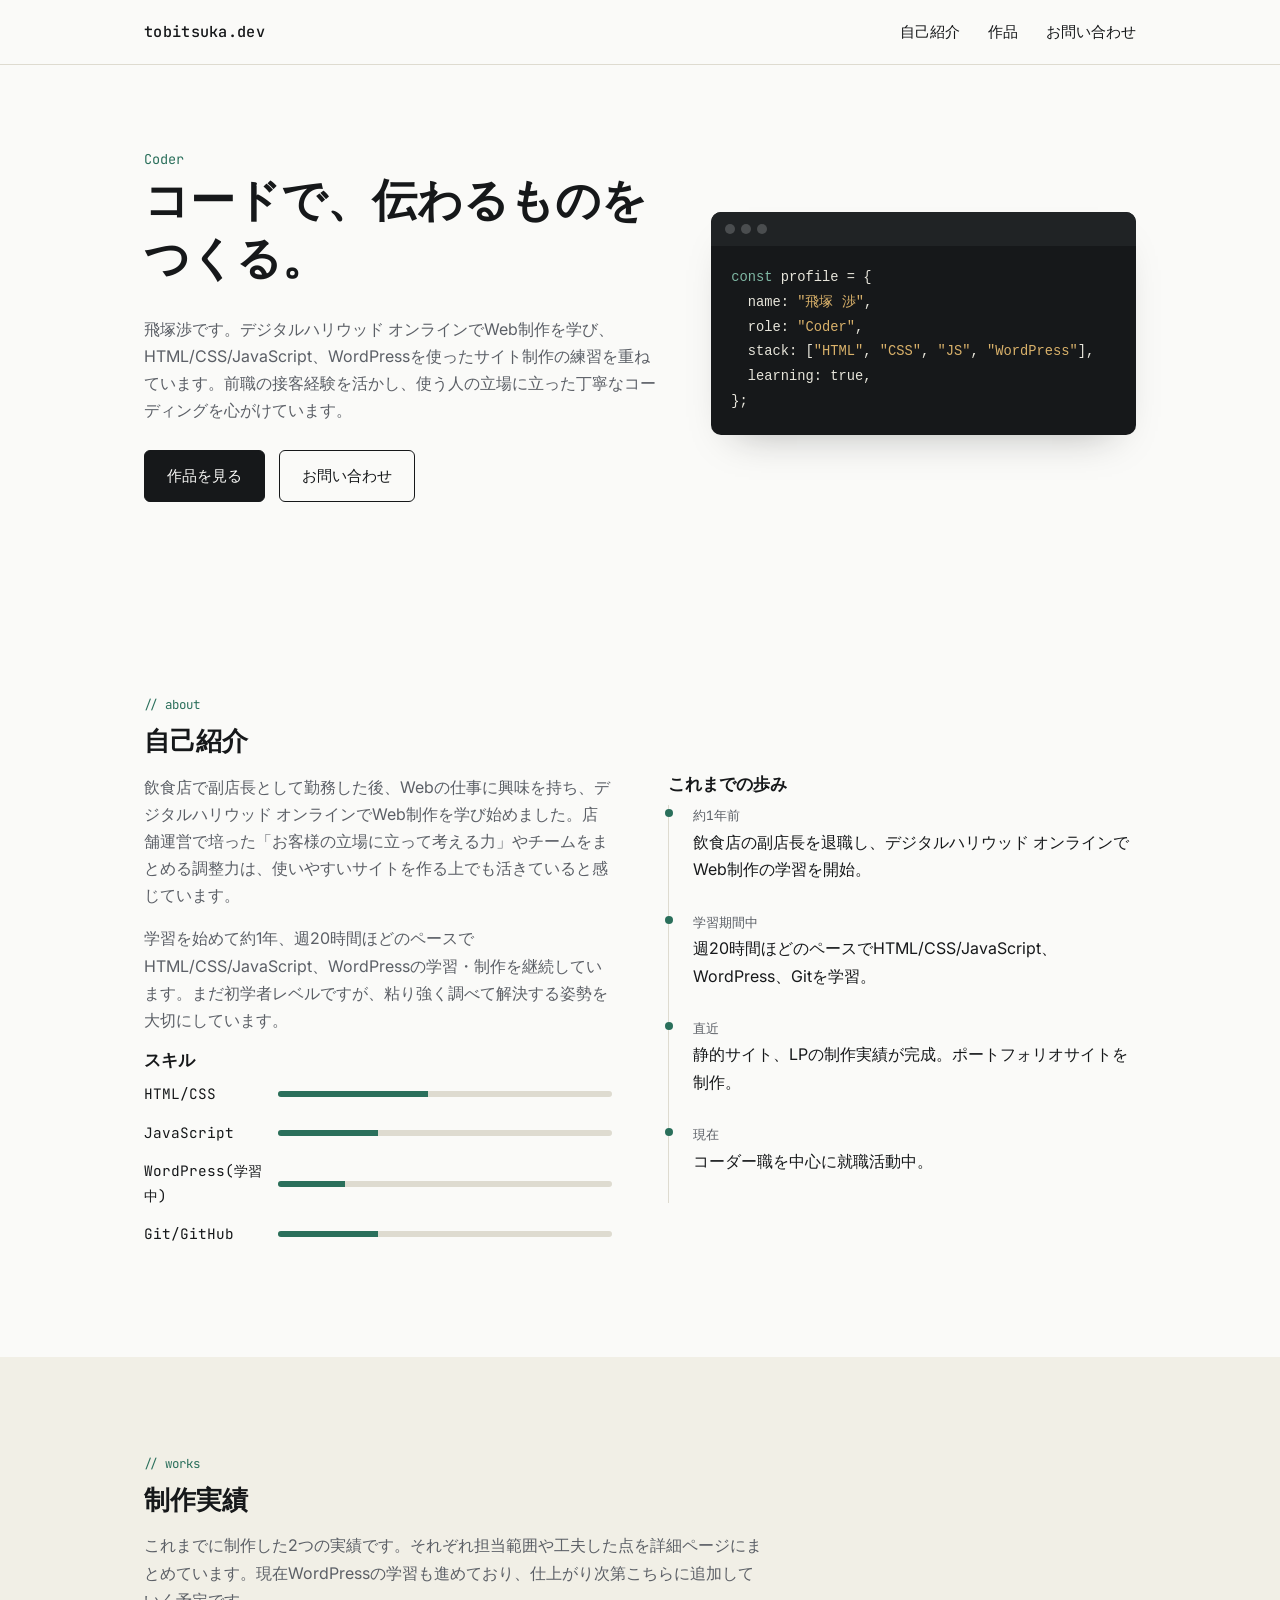
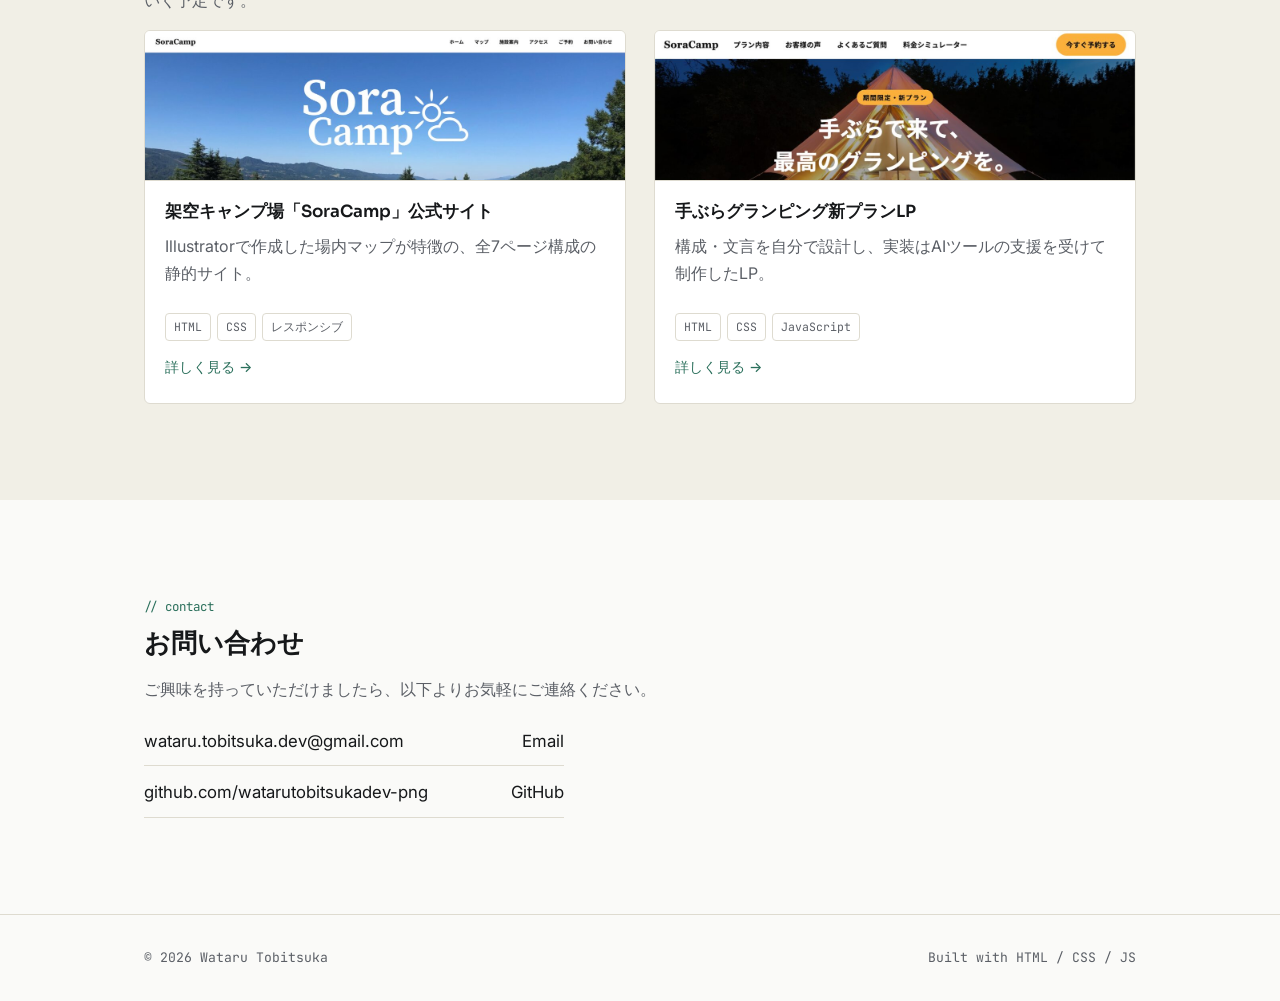
==== index.html @ 1f875d59 "Add files via upload" ====
<!DOCTYPE html>
<html lang="ja">
<head>
<meta charset="UTF-8">
<meta name="viewport" content="width=device-width, initial-scale=1.0">
<title>飛塚 渉 | Web制作ポートフォリオ</title>
<meta name="description" content="Web制作を学ぶ飛塚渉のポートフォリオサイト。静的サイト、LPの制作実績を紹介しています。">
<link rel="stylesheet" href="css/style.css">
</head>
<body>

<nav class="nav">
  <div class="container">
    <a href="#top" class="nav-brand">tobitsuka.dev</a>
    <ul class="nav-links">
      <li><a href="#about">自己紹介</a></li>
      <li><a href="#works">作品</a></li>
      <li><a href="#contact">お問い合わせ</a></li>
    </ul>
  </div>
</nav>

<header class="hero" id="top">
  <div class="container">
    <div>
      <span class="hero-eyebrow">Coder</span>
      <h1>コードで、伝わるものをつくる。</h1>
      <p>飛塚渉です。デジタルハリウッド オンラインでWeb制作を学び、HTML/CSS/JavaScript、WordPressを使ったサイト制作の練習を重ねています。前職の接客経験を活かし、使う人の立場に立った丁寧なコーディングを心がけています。</p>
      <div class="hero-actions">
        <a href="#works" class="btn btn-primary">作品を見る</a>
        <a href="#contact" class="btn btn-ghost">お問い合わせ</a>
      </div>
    </div>
    <div class="terminal" aria-hidden="true">
      <div class="terminal-bar">
        <span class="terminal-dot"></span><span class="terminal-dot"></span><span class="terminal-dot"></span>
      </div>
      <pre><span class="tk">const</span> <span class="tv">profile</span> = {
  <span class="tv">name</span>: <span class="ts">"飛塚 渉"</span>,
  <span class="tv">role</span>: <span class="ts">"Coder"</span>,
  <span class="tv">stack</span>: [<span class="ts">"HTML"</span>, <span class="ts">"CSS"</span>, <span class="ts">"JS"</span>, <span class="ts">"WordPress"</span>],
  <span class="tv">learning</span>: <span class="tv">true</span>,
};</pre>
    </div>
  </div>
</header>

<section id="about">
  <div class="container">
    <span class="section-label">// about</span>
    <h2>自己紹介</h2>
    <div class="about-grid">
      <div>
        <p>飲食店で副店長として勤務した後、Webの仕事に興味を持ち、デジタルハリウッド オンラインでWeb制作を学び始めました。店舗運営で培った「お客様の立場に立って考える力」やチームをまとめる調整力は、使いやすいサイトを作る上でも活きていると感じています。</p>
        <p>学習を始めて約1年、週20時間ほどのペースでHTML/CSS/JavaScript、WordPressの学習・制作を継続しています。まだ初学者レベルですが、粘り強く調べて解決する姿勢を大切にしています。</p>
        <h3>スキル</h3>
        <div class="skill-row">
          <span class="skill-name">HTML/CSS</span>
          <div class="skill-bar"><div class="skill-fill" style="width: 45%;"></div></div>
        </div>
        <div class="skill-row">
          <span class="skill-name">JavaScript</span>
          <div class="skill-bar"><div class="skill-fill" style="width: 30%;"></div></div>
        </div>
        <div class="skill-row">
          <span class="skill-name">WordPress(学習中)</span>
          <div class="skill-bar"><div class="skill-fill" style="width: 20%;"></div></div>
        </div>
        <div class="skill-row">
          <span class="skill-name">Git/GitHub</span>
          <div class="skill-bar"><div class="skill-fill" style="width: 30%;"></div></div>
        </div>
      </div>
      <div>
        <h3>これまでの歩み</h3>
        <ul class="timeline">
          <li>
            <span class="timeline-date">約1年前</span>
            飲食店の副店長を退職し、デジタルハリウッド オンラインでWeb制作の学習を開始。
          </li>
          <li>
            <span class="timeline-date">学習期間中</span>
            週20時間ほどのペースでHTML/CSS/JavaScript、WordPress、Gitを学習。
          </li>
          <li>
            <span class="timeline-date">直近</span>
            静的サイト、LPの制作実績が完成。ポートフォリオサイトを制作。
          </li>
          <li>
            <span class="timeline-date">現在</span>
            コーダー職を中心に就職活動中。
          </li>
        </ul>
      </div>
    </div>
  </div>
</section>

<section id="works" style="background: var(--bg-alt);">
  <div class="container">
    <span class="section-label">// works</span>
    <h2>制作実績</h2>
    <p>これまでに制作した2つの実績です。それぞれ担当範囲や工夫した点を詳細ページにまとめています。現在WordPressの学習も進めており、仕上がり次第こちらに追加していく予定です。</p>
    <div class="works-grid">

      <a class="work-card" href="works/static-site.html">
        <div class="work-thumb"><img src="images/camp-hero.jpg" alt="SoraCampトップページのファーストビュー" class="work-thumb-img"></div>
        <div class="work-body">
          <h3>架空キャンプ場「SoraCamp」公式サイト</h3>
          <p>Illustratorで作成した場内マップが特徴の、全7ページ構成の静的サイト。</p>
          <div class="work-tags">
            <span class="tag">HTML</span><span class="tag">CSS</span><span class="tag">レスポンシブ</span>
          </div>
          <span class="work-more">詳しく見る →</span>
        </div>
      </a>

      <a class="work-card" href="works/lp.html">
        <div class="work-thumb"><img src="images/lp-hero.jpg" alt="手ぶらグランピング新プランLPのファーストビュー" class="work-thumb-img"></div>
        <div class="work-body">
          <h3>手ぶらグランピング新プランLP</h3>
          <p>構成・文言を自分で設計し、実装はAIツールの支援を受けて制作したLP。</p>
          <div class="work-tags">
            <span class="tag">HTML</span><span class="tag">CSS</span><span class="tag">JavaScript</span>
          </div>
          <span class="work-more">詳しく見る →</span>
        </div>
      </a>

    </div>
  </div>
</section>

<section id="contact">
  <div class="container">
    <span class="section-label">// contact</span>
    <h2>お問い合わせ</h2>
    <p>ご興味を持っていただけましたら、以下よりお気軽にご連絡ください。</p>
    <ul class="contact-list">
      <li><a href="mailto:wataru.tobitsuka.dev@gmail.com">wataru.tobitsuka.dev@gmail.com <span>Email</span></a></li>
      <li><a href="https://github.com/watarutobitsukadev-png" target="_blank" rel="noopener">github.com/watarutobitsukadev-png <span>GitHub</span></a></li>
    </ul>
  </div>
</section>

<footer>
  <div class="container">
    <span>© 2026 Wataru Tobitsuka</span>
    <span>Built with HTML / CSS / JS</span>
  </div>
</footer>

<script src="js/script.js"></script>
</body>
</html>
---- css/style.css ----
@import url('https://fonts.googleapis.com/css2?family=Sora:wght@400;500;600;700&family=Inter:wght@400;500;600&family=JetBrains+Mono:wght@400;500&display=swap');

/* ---------- Tokens ---------- */
:root {
  --bg: #fafaf8;
  --bg-alt: #f1efe6;
  --ink: #16181a;
  --muted: #5b5f66;
  --accent: #2a6f5b;
  --accent-ink: #ffffff;
  --border: #dedbd0;
  --radius: 6px;
  --font-head: 'Sora', sans-serif;
  --font-body: 'Inter', sans-serif;
  --font-mono: 'JetBrains Mono', monospace;
  --max: 1040px;
}

* { box-sizing: border-box; }
html { scroll-behavior: smooth; }

@media (prefers-reduced-motion: reduce) {
  html { scroll-behavior: auto; }
  *, *::before, *::after { animation-duration: 0.01ms !important; transition-duration: 0.01ms !important; }
}

body {
  margin: 0;
  background: var(--bg);
  color: var(--ink);
  font-family: var(--font-body);
  font-size: 16px;
  line-height: 1.7;
  -webkit-font-smoothing: antialiased;
}

h1, h2, h3 {
  font-family: var(--font-head);
  font-weight: 600;
  line-height: 1.3;
  margin: 0 0 0.6em;
}

h1 { font-size: clamp(2rem, 4vw, 2.8rem); font-weight: 700; }
h2 { font-size: 1.6rem; }
h3 { font-size: 1.05rem; }

p { margin: 0 0 1em; color: var(--muted); max-width: 62ch; }

a { color: inherit; }

img { max-width: 100%; display: block; }

.container {
  max-width: var(--max);
  margin: 0 auto;
  padding: 0 24px;
}

section { padding: 96px 0; }

.section-label {
  font-family: var(--font-mono);
  font-size: 0.78rem;
  color: var(--accent);
  margin: 0 0 0.8em;
  display: block;
}

/* ---------- Buttons / links ---------- */
.btn {
  display: inline-flex;
  align-items: center;
  gap: 8px;
  padding: 12px 22px;
  border-radius: var(--radius);
  font-family: var(--font-body);
  font-weight: 500;
  font-size: 0.95rem;
  text-decoration: none;
  border: 1px solid var(--ink);
  transition: background 0.15s ease, color 0.15s ease;
}

.btn-primary { background: var(--ink); color: var(--bg); }
.btn-primary:hover { background: var(--accent); border-color: var(--accent); }

.btn-ghost { background: transparent; color: var(--ink); }
.btn-ghost:hover { background: var(--ink); color: var(--bg); }

a:focus-visible, button:focus-visible {
  outline: 2px solid var(--accent);
  outline-offset: 3px;
}

/* ---------- Nav ---------- */
.nav {
  position: sticky;
  top: 0;
  z-index: 20;
  background: rgba(250, 250, 248, 0.9);
  backdrop-filter: blur(6px);
  border-bottom: 1px solid var(--border);
}

.nav .container {
  display: flex;
  align-items: center;
  justify-content: space-between;
  height: 64px;
}

.nav-brand {
  font-family: var(--font-mono);
  font-weight: 500;
  text-decoration: none;
  font-size: 0.95rem;
  letter-spacing: 0.02em;
}

.nav-links {
  display: flex;
  gap: 28px;
  list-style: none;
  margin: 0;
  padding: 0;
}

.nav-links a {
  text-decoration: none;
  font-size: 0.92rem;
  color: var(--ink);
  border-bottom: 1px solid transparent;
  padding-bottom: 2px;
}

.nav-links a:hover { border-color: var(--accent); }

/* ---------- Hero ---------- */
.hero {
  padding: 80px 0 96px;
}

.hero .container {
  display: grid;
  grid-template-columns: 1.1fr 0.9fr;
  gap: 48px;
  align-items: center;
}

.hero-eyebrow {
  font-family: var(--font-mono);
  color: var(--accent);
  font-size: 0.85rem;
  margin: 0 0 1em;
}

.hero-actions {
  display: flex;
  gap: 14px;
  margin-top: 1.6em;
  flex-wrap: wrap;
}

/* Terminal card */
.terminal {
  background: var(--ink);
  color: #e7e5db;
  border-radius: 10px;
  overflow: hidden;
  font-family: var(--font-mono);
  font-size: 0.86rem;
  box-shadow: 0 20px 40px -24px rgba(22, 24, 26, 0.35);
}

.terminal-bar {
  display: flex;
  gap: 6px;
  padding: 12px 14px;
  background: #202325;
}

.terminal-dot {
  width: 10px; height: 10px; border-radius: 50%;
  background: #4a4d4f;
}

.terminal pre {
  margin: 0;
  padding: 20px;
  white-space: pre-wrap;
  line-height: 1.8;
}

.tk { color: #7fb8a4; }
.ts { color: #d9b16a; }
.tv { color: #e7e5db; }

/* ---------- About ---------- */
.about-grid {
  display: grid;
  grid-template-columns: 1fr 1fr;
  gap: 56px;
}

.skill-row {
  display: grid;
  grid-template-columns: 120px 1fr;
  align-items: center;
  gap: 14px;
  margin-bottom: 14px;
}

.skill-name { font-size: 0.9rem; font-family: var(--font-mono); }

.skill-bar {
  height: 6px;
  background: var(--border);
  border-radius: 3px;
  overflow: hidden;
}

.skill-fill { height: 100%; background: var(--accent); }

.timeline {
  list-style: none;
  margin: 0;
  padding: 0;
  border-left: 1px solid var(--border);
}

.timeline li {
  position: relative;
  padding: 0 0 28px 24px;
}

.timeline li::before {
  content: '';
  position: absolute;
  left: -4.5px;
  top: 4px;
  width: 8px; height: 8px;
  border-radius: 50%;
  background: var(--accent);
}

.timeline-date {
  font-family: var(--font-mono);
  font-size: 0.8rem;
  color: var(--muted);
  display: block;
  margin-bottom: 2px;
}

/* ---------- Works ---------- */
.works-grid {
  display: grid;
  grid-template-columns: repeat(auto-fit, minmax(300px, 1fr));
  gap: 28px;
}

.work-card {
  border: 1px solid var(--border);
  border-radius: var(--radius);
  overflow: hidden;
  text-decoration: none;
  color: var(--ink);
  display: flex;
  flex-direction: column;
  background: #fff;
  transition: border-color 0.15s ease, transform 0.15s ease;
}

.work-card:hover {
  border-color: var(--accent);
  transform: translateY(-3px);
}

.work-thumb {
  height: 150px;
  display: flex;
  align-items: center;
  justify-content: center;
  font-family: var(--font-mono);
  font-size: 0.8rem;
  color: var(--accent);
  background: var(--bg-alt);
  border-bottom: 1px solid var(--border);
  overflow: hidden;
}

.work-thumb-img {
  width: 100%;
  height: 100%;
  object-fit: cover;
  object-position: top;
}

.work-body { padding: 20px 20px 24px; flex: 1; display: flex; flex-direction: column; }

.work-tags {
  display: flex;
  gap: 6px;
  flex-wrap: wrap;
  margin: 10px 0 14px;
}

.tag {
  font-family: var(--font-mono);
  font-size: 0.72rem;
  border: 1px solid var(--border);
  border-radius: 4px;
  padding: 3px 8px;
  color: var(--muted);
}

.work-more {
  margin-top: auto;
  font-size: 0.88rem;
  font-weight: 500;
  color: var(--accent);
}

/* ---------- Contact ---------- */
.contact-list {
  list-style: none;
  margin: 24px 0 0;
  padding: 0;
  display: flex;
  flex-direction: column;
  gap: 12px;
}

.contact-list a {
  text-decoration: none;
  font-size: 1.05rem;
  border-bottom: 1px solid var(--border);
  padding-bottom: 10px;
  display: inline-flex;
  justify-content: space-between;
  width: 100%;
  max-width: 420px;
}

.contact-list a:hover { border-color: var(--accent); color: var(--accent); }

/* ---------- Footer ---------- */
footer {
  border-top: 1px solid var(--border);
  padding: 32px 0;
}

footer .container {
  display: flex;
  justify-content: space-between;
  font-size: 0.82rem;
  color: var(--muted);
  font-family: var(--font-mono);
}

/* ---------- Work detail page ---------- */
.breadcrumb {
  font-family: var(--font-mono);
  font-size: 0.85rem;
  color: var(--muted);
  text-decoration: none;
  display: inline-block;
  margin-bottom: 24px;
}

.breadcrumb:hover { color: var(--accent); }

.detail-hero { padding: 48px 0 40px; border-bottom: 1px solid var(--border); }

.meta-grid {
  display: grid;
  grid-template-columns: repeat(3, 1fr);
  gap: 24px;
  margin-top: 32px;
}

.meta-item .meta-label {
  font-family: var(--font-mono);
  font-size: 0.75rem;
  color: var(--accent);
  display: block;
  margin-bottom: 6px;
}

.detail-shot {
  height: 320px;
  border: 1px solid var(--border);
  border-radius: var(--radius);
  background: var(--bg-alt);
  display: flex;
  align-items: center;
  justify-content: center;
  font-family: var(--font-mono);
  color: var(--muted);
  margin: 48px 0;
}

.detail-shot-img {
  width: 100%;
  border: 1px solid var(--border);
  border-radius: var(--radius);
  margin: 48px 0;
}

.detail-body h3 { margin-top: 2em; }

.detail-actions { display: flex; gap: 14px; margin-top: 40px; }

/* ---------- Responsive ---------- */
@media (max-width: 860px) {
  .hero .container { grid-template-columns: 1fr; }
  .about-grid { grid-template-columns: 1fr; }
  .works-grid { grid-template-columns: 1fr; }
  .meta-grid { grid-template-columns: 1fr 1fr; }
  .nav-links { gap: 16px; }
  section { padding: 64px 0; }
}

@media (max-width: 520px) {
  .nav-links { display: none; }
  .meta-grid { grid-template-columns: 1fr; }
}
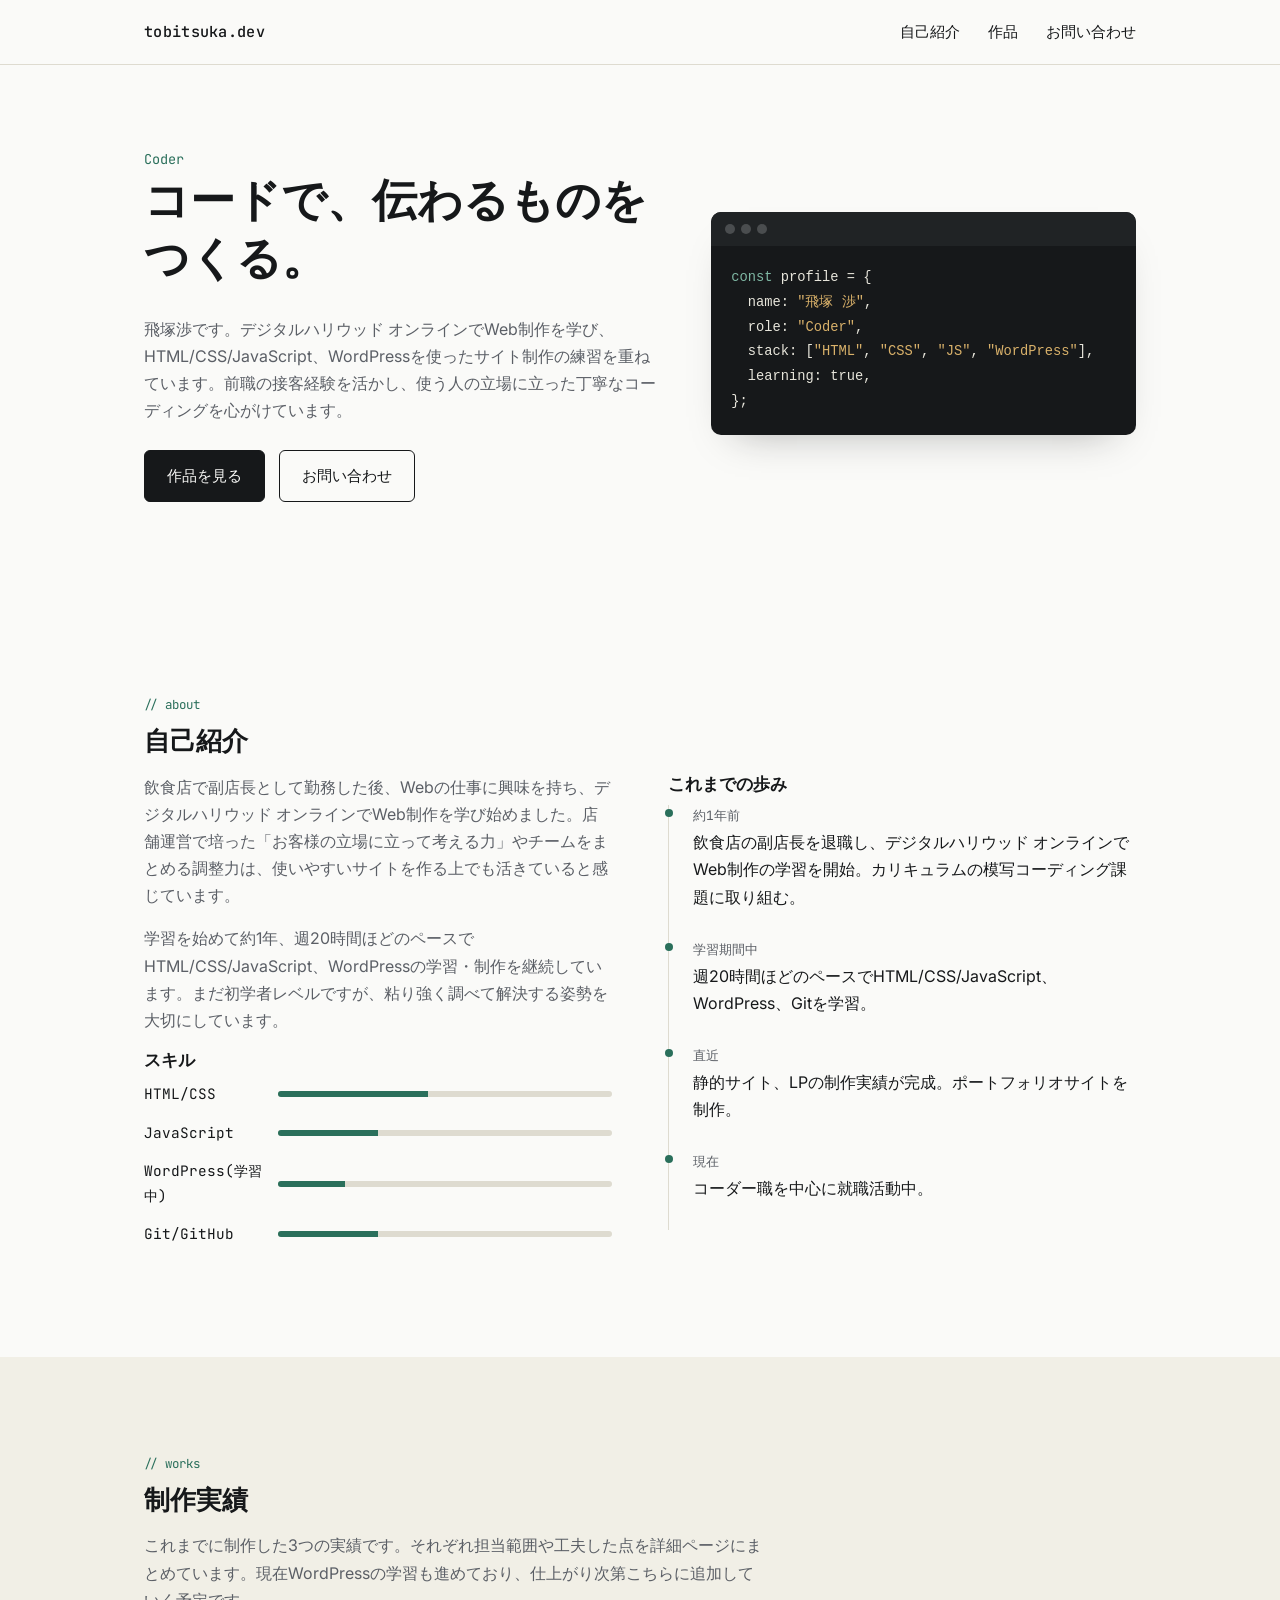
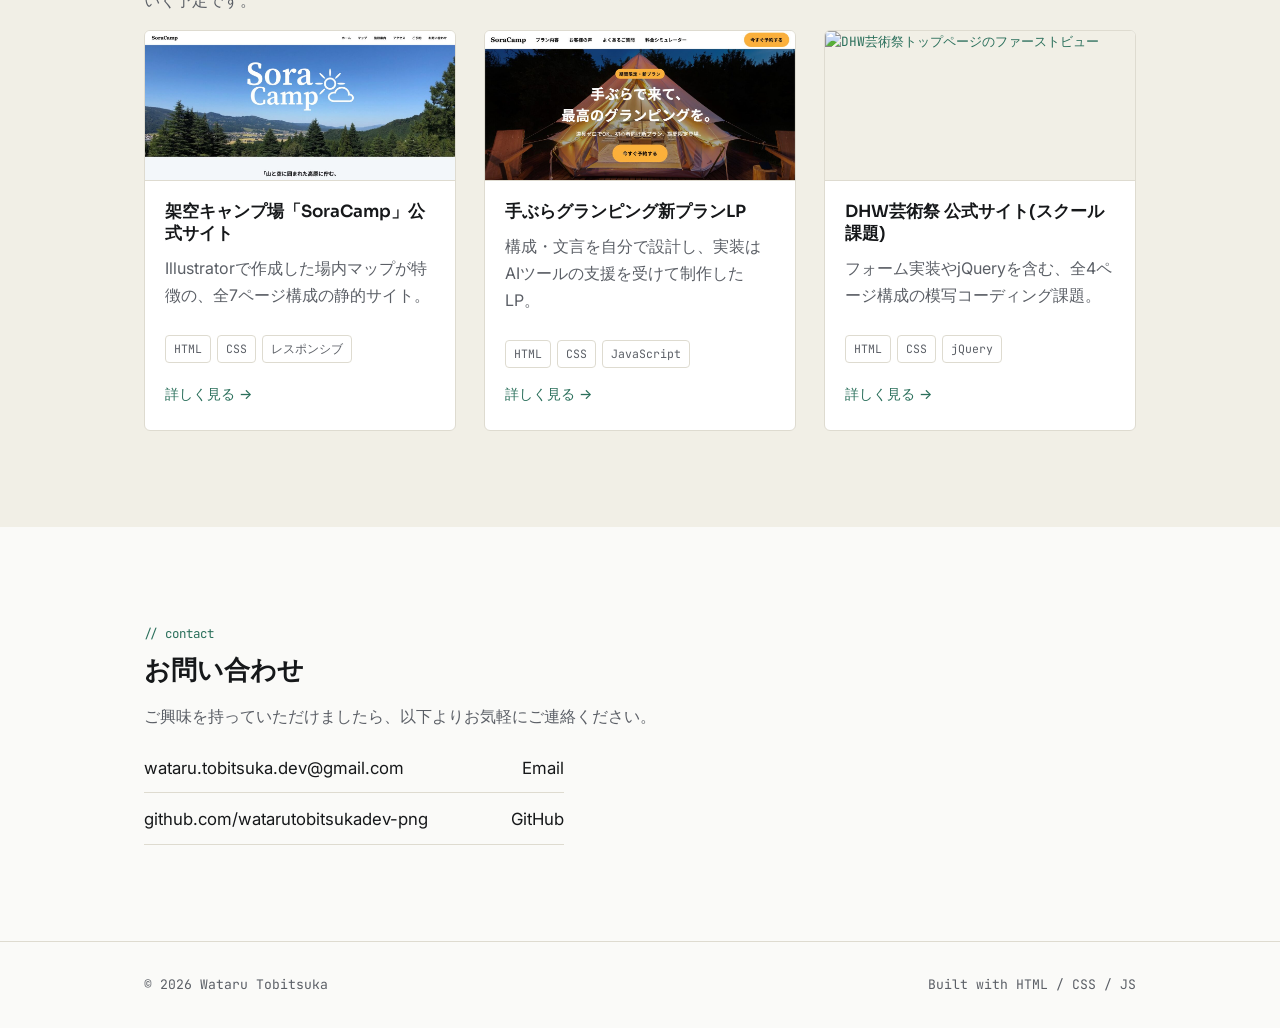
==== commit 8bf3af60: "fix: 制作物にスクールの模写コーディング課題を追加" ====
--- a/index.html
+++ b/index.html
@@ -4,7 +4,7 @@
 <meta charset="UTF-8">
 <meta name="viewport" content="width=device-width, initial-scale=1.0">
 <title>飛塚 渉 | Web制作ポートフォリオ</title>
-<meta name="description" content="Web制作を学ぶ飛塚渉のポートフォリオサイト。静的サイト、LPの制作実績を紹介しています。">
+<meta name="description" content="Web制作を学ぶ飛塚渉のポートフォリオサイト。静的サイト、LP、スクール課題の制作実績を紹介しています。">
 <link rel="stylesheet" href="css/style.css">
 </head>
 <body>
@@ -76,7 +76,7 @@
         <ul class="timeline">
           <li>
             <span class="timeline-date">約1年前</span>
-            飲食店の副店長を退職し、デジタルハリウッド オンラインでWeb制作の学習を開始。
+            飲食店の副店長を退職し、デジタルハリウッド オンラインでWeb制作の学習を開始。カリキュラムの模写コーディング課題に取り組む。
           </li>
           <li>
             <span class="timeline-date">学習期間中</span>
@@ -100,7 +100,7 @@
   <div class="container">
     <span class="section-label">// works</span>
     <h2>制作実績</h2>
-    <p>これまでに制作した2つの実績です。それぞれ担当範囲や工夫した点を詳細ページにまとめています。現在WordPressの学習も進めており、仕上がり次第こちらに追加していく予定です。</p>
+    <p>これまでに制作した3つの実績です。それぞれ担当範囲や工夫した点を詳細ページにまとめています。現在WordPressの学習も進めており、仕上がり次第こちらに追加していく予定です。</p>
     <div class="works-grid">
 
       <a class="work-card" href="works/static-site.html">
@@ -122,6 +122,18 @@
           <p>構成・文言を自分で設計し、実装はAIツールの支援を受けて制作したLP。</p>
           <div class="work-tags">
             <span class="tag">HTML</span><span class="tag">CSS</span><span class="tag">JavaScript</span>
+          </div>
+          <span class="work-more">詳しく見る →</span>
+        </div>
+      </a>
+
+      <a class="work-card" href="works/dhw-art-festival.html">
+        <div class="work-thumb"><img src="images/dhw-hero.jpg" alt="DHW芸術祭トップページのファーストビュー" class="work-thumb-img"></div>
+        <div class="work-body">
+          <h3>DHW芸術祭 公式サイト(スクール課題)</h3>
+          <p>フォーム実装やjQueryを含む、全4ページ構成の模写コーディング課題。</p>
+          <div class="work-tags">
+            <span class="tag">HTML</span><span class="tag">CSS</span><span class="tag">jQuery</span>
           </div>
           <span class="work-more">詳しく見る →</span>
         </div>
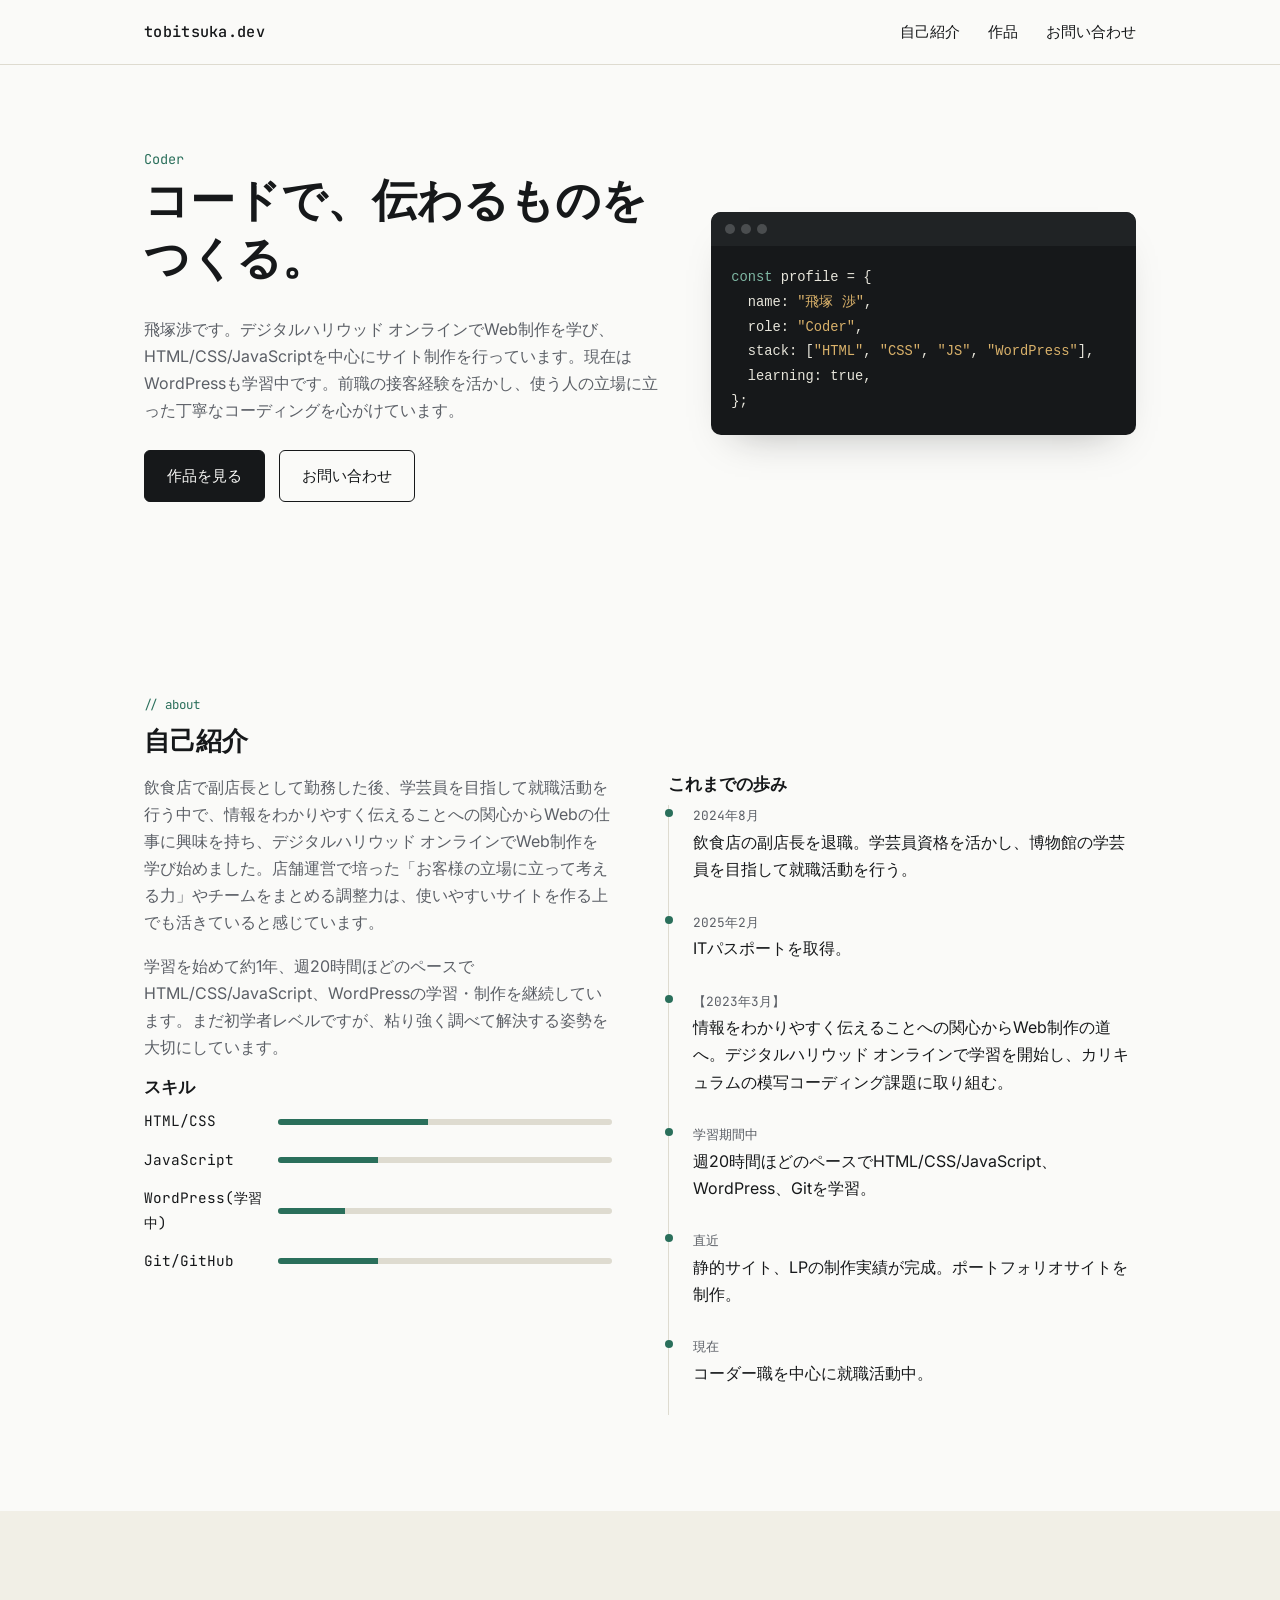
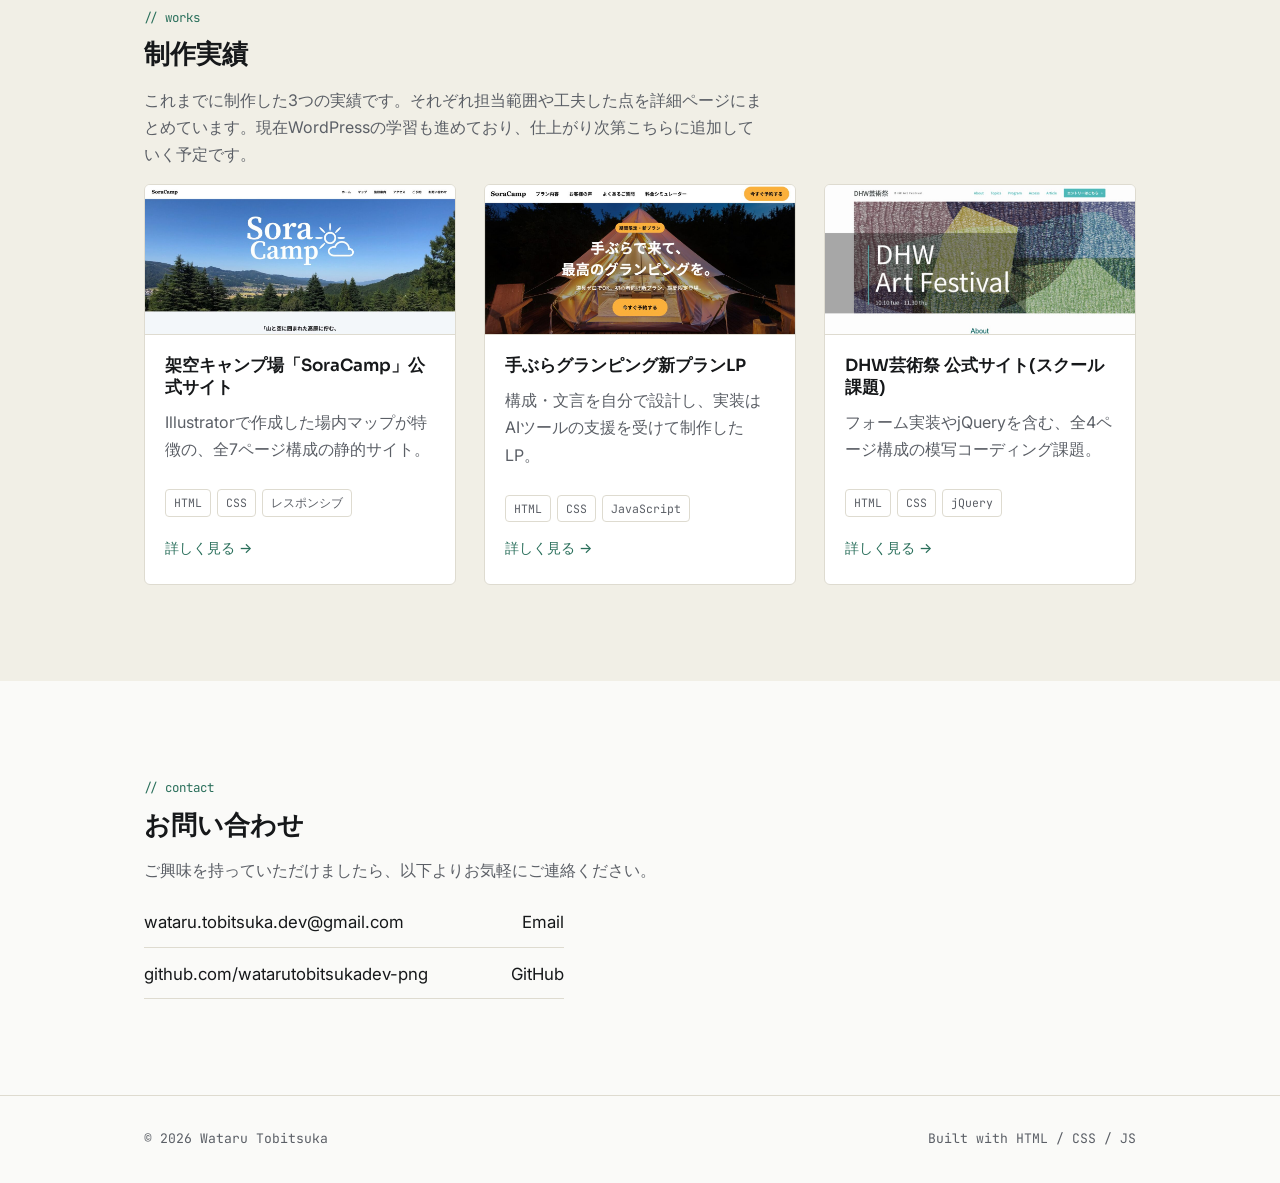
==== commit 48b980da: "fix: 経歴の時系列と自己紹介文を修正" ====
--- a/index.html
+++ b/index.html
@@ -25,7 +25,7 @@
     <div>
       <span class="hero-eyebrow">Coder</span>
       <h1>コードで、伝わるものをつくる。</h1>
-      <p>飛塚渉です。デジタルハリウッド オンラインでWeb制作を学び、HTML/CSS/JavaScript、WordPressを使ったサイト制作の練習を重ねています。前職の接客経験を活かし、使う人の立場に立った丁寧なコーディングを心がけています。</p>
+      <p>飛塚渉です。デジタルハリウッド オンラインでWeb制作を学び、HTML/CSS/JavaScriptを中心にサイト制作を行っています。現在はWordPressも学習中です。前職の接客経験を活かし、使う人の立場に立った丁寧なコーディングを心がけています。</p>
       <div class="hero-actions">
         <a href="#works" class="btn btn-primary">作品を見る</a>
         <a href="#contact" class="btn btn-ghost">お問い合わせ</a>
@@ -51,7 +51,7 @@
     <h2>自己紹介</h2>
     <div class="about-grid">
       <div>
-        <p>飲食店で副店長として勤務した後、Webの仕事に興味を持ち、デジタルハリウッド オンラインでWeb制作を学び始めました。店舗運営で培った「お客様の立場に立って考える力」やチームをまとめる調整力は、使いやすいサイトを作る上でも活きていると感じています。</p>
+        <p>飲食店で副店長として勤務した後、学芸員を目指して就職活動を行う中で、情報をわかりやすく伝えることへの関心からWebの仕事に興味を持ち、デジタルハリウッド オンラインでWeb制作を学び始めました。店舗運営で培った「お客様の立場に立って考える力」やチームをまとめる調整力は、使いやすいサイトを作る上でも活きていると感じています。</p>
         <p>学習を始めて約1年、週20時間ほどのペースでHTML/CSS/JavaScript、WordPressの学習・制作を継続しています。まだ初学者レベルですが、粘り強く調べて解決する姿勢を大切にしています。</p>
         <h3>スキル</h3>
         <div class="skill-row">
@@ -75,8 +75,16 @@
         <h3>これまでの歩み</h3>
         <ul class="timeline">
           <li>
-            <span class="timeline-date">約1年前</span>
-            飲食店の副店長を退職し、デジタルハリウッド オンラインでWeb制作の学習を開始。カリキュラムの模写コーディング課題に取り組む。
+            <span class="timeline-date">2024年8月</span>
+            飲食店の副店長を退職。学芸員資格を活かし、博物館の学芸員を目指して就職活動を行う。
+          </li>
+          <li>
+            <span class="timeline-date">2025年2月</span>
+            ITパスポートを取得。
+          </li>
+          <li>
+            <span class="timeline-date">【2023年3月】</span>
+            情報をわかりやすく伝えることへの関心からWeb制作の道へ。デジタルハリウッド オンラインで学習を開始し、カリキュラムの模写コーディング課題に取り組む。
           </li>
           <li>
             <span class="timeline-date">学習期間中</span>
--- a/css/style.css
+++ b/css/style.css
@@ -402,6 +402,9 @@
 
 .detail-shot-img {
   width: 100%;
+  aspect-ratio: 16 / 9;
+  object-fit: cover;
+  object-position: top;
   border: 1px solid var(--border);
   border-radius: var(--radius);
   margin: 48px 0;
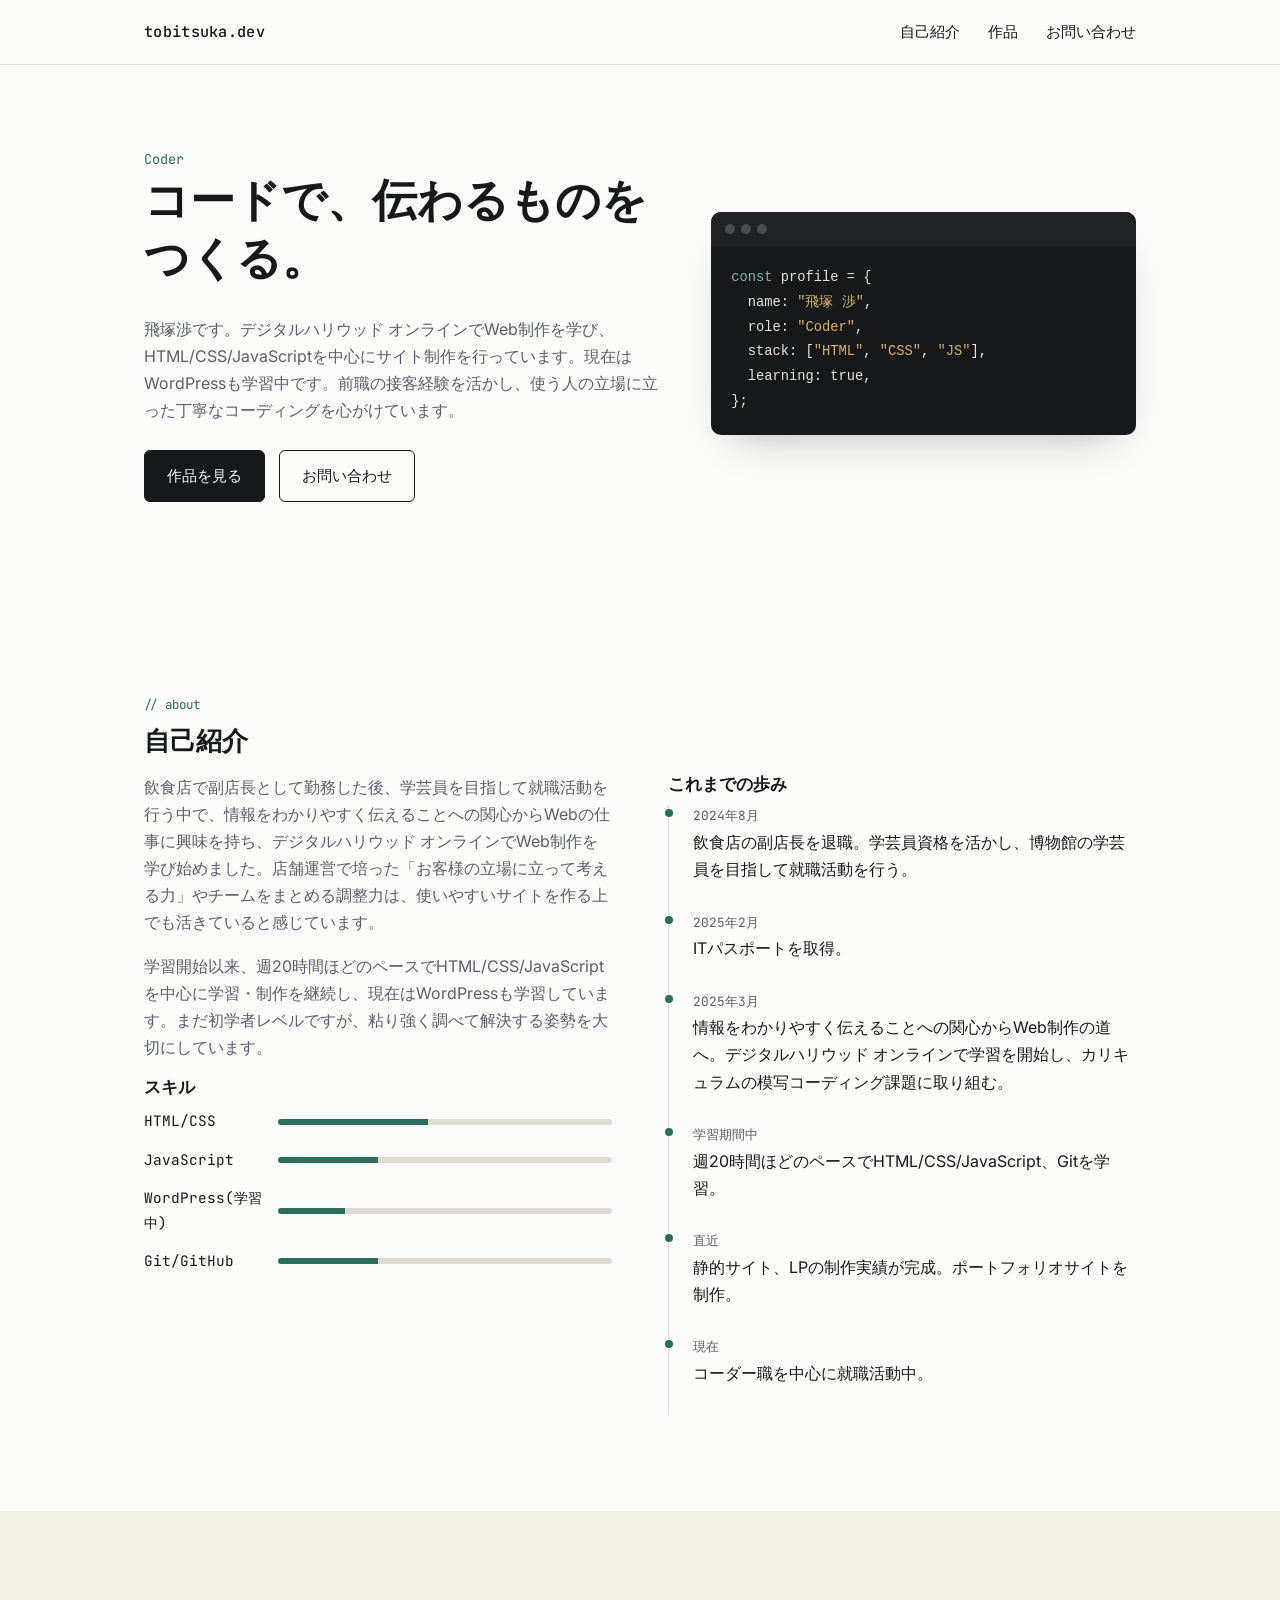
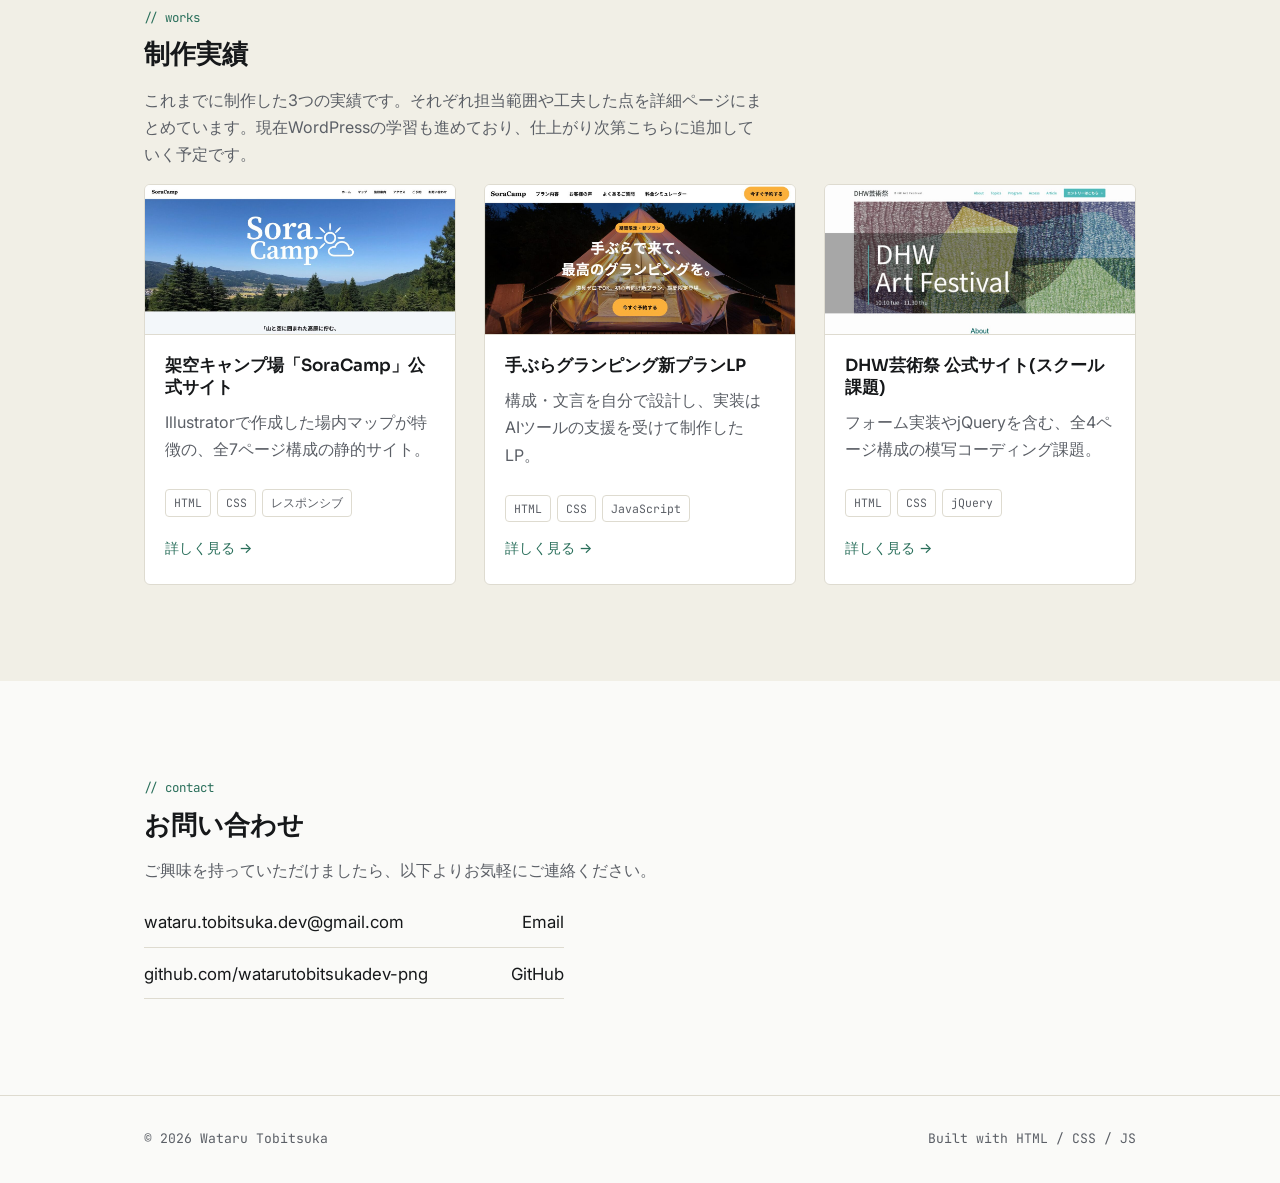
==== commit 8245b5da: "fix:文章修正" ====
--- a/index.html
+++ b/index.html
@@ -38,7 +38,7 @@
       <pre><span class="tk">const</span> <span class="tv">profile</span> = {
   <span class="tv">name</span>: <span class="ts">"飛塚 渉"</span>,
   <span class="tv">role</span>: <span class="ts">"Coder"</span>,
-  <span class="tv">stack</span>: [<span class="ts">"HTML"</span>, <span class="ts">"CSS"</span>, <span class="ts">"JS"</span>, <span class="ts">"WordPress"</span>],
+  <span class="tv">stack</span>: [<span class="ts">"HTML"</span>, <span class="ts">"CSS"</span>, <span class="ts">"JS"</span>],
   <span class="tv">learning</span>: <span class="tv">true</span>,
 };</pre>
     </div>
@@ -52,7 +52,7 @@
     <div class="about-grid">
       <div>
         <p>飲食店で副店長として勤務した後、学芸員を目指して就職活動を行う中で、情報をわかりやすく伝えることへの関心からWebの仕事に興味を持ち、デジタルハリウッド オンラインでWeb制作を学び始めました。店舗運営で培った「お客様の立場に立って考える力」やチームをまとめる調整力は、使いやすいサイトを作る上でも活きていると感じています。</p>
-        <p>学習を始めて約1年、週20時間ほどのペースでHTML/CSS/JavaScript、WordPressの学習・制作を継続しています。まだ初学者レベルですが、粘り強く調べて解決する姿勢を大切にしています。</p>
+        <p>学習開始以来、週20時間ほどのペースでHTML/CSS/JavaScriptを中心に学習・制作を継続し、現在はWordPressも学習しています。まだ初学者レベルですが、粘り強く調べて解決する姿勢を大切にしています。</p>
         <h3>スキル</h3>
         <div class="skill-row">
           <span class="skill-name">HTML/CSS</span>
@@ -83,12 +83,12 @@
             ITパスポートを取得。
           </li>
           <li>
-            <span class="timeline-date">【2023年3月】</span>
+            <span class="timeline-date">2025年3月</span>
             情報をわかりやすく伝えることへの関心からWeb制作の道へ。デジタルハリウッド オンラインで学習を開始し、カリキュラムの模写コーディング課題に取り組む。
           </li>
           <li>
             <span class="timeline-date">学習期間中</span>
-            週20時間ほどのペースでHTML/CSS/JavaScript、WordPress、Gitを学習。
+            週20時間ほどのペースでHTML/CSS/JavaScript、Gitを学習。
           </li>
           <li>
             <span class="timeline-date">直近</span>
